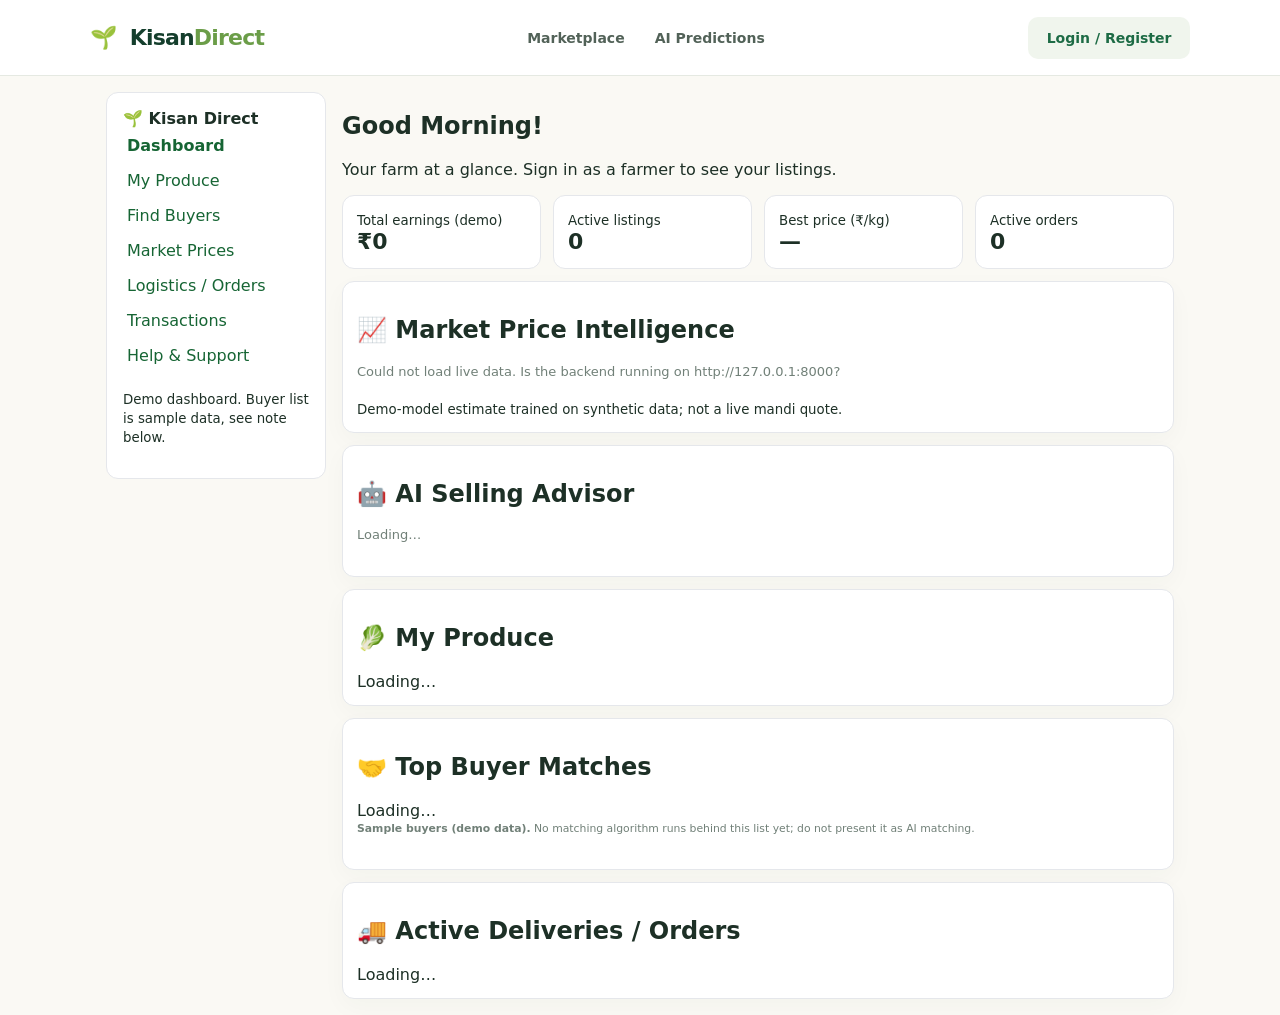
==== mvp/frontend/farmer-dashboard.html @ 1c8ef3b6 "Integrate homepage/auth/MVP, add orders + JWT/bcrypt auth, farmer dashboard, seed data, tests" ====
<!doctype html>
<html lang="en">
<head>
<meta charset="utf-8"><meta name="viewport" content="width=device-width, initial-scale=1">
<title>Farmer Dashboard | Kisan Direct</title><link rel="icon" href="data:image/svg+xml,<svg xmlns='http://www.w3.org/2000/svg' viewBox='0 0 100 100'><text y='.9em' font-size='90'>🌱</text></svg>"><link rel="stylesheet" href="style.css">
<style>
.dash{display:grid;grid-template-columns:220px 1fr;gap:16px;max-width:1100px;margin:0 auto;padding:16px}
.sidebar{background:#fff;border:1px solid #e5e7eb;border-radius:12px;padding:16px;height:fit-content}
.sidebar a{display:block;padding:8px 4px;color:#166534;text-decoration:none}
.sidebar a.active{font-weight:700}
.cards{display:grid;grid-template-columns:repeat(4,1fr);gap:12px}
.card{background:#fff;border:1px solid #e5e7eb;border-radius:12px;padding:14px}
.card b{font-size:22px}
.panel{background:#fff;border:1px solid #e5e7eb;border-radius:12px;padding:14px;margin-top:12px}
@media(max-width:750px){.dash{grid-template-columns:1fr}.cards{grid-template-columns:repeat(2,1fr)}}
</style>
</head>
<body>
<header class="topbar"><a class="brand" href="index.html"><span class="logo">🌱</span> Kisan<span>Direct</span></a>
<nav><a href="index.html">Marketplace</a><a href="index.html#ai">AI Predictions</a></nav>
<div class="auth" id="authArea"></div></header>
<main class="dash">
<aside class="sidebar">
<b>🌱 Kisan Direct</b>
<a class="active" href="#">Dashboard</a>
<a href="#produce">My Produce</a>
<a href="#buyers">Find Buyers</a>
<a href="#prices">Market Prices</a>
<a href="#orders">Logistics / Orders</a>
<a href="index.html#market">Transactions</a>
<a href="index.html">Help &amp; Support</a>
<p><small>Demo dashboard. Buyer list is sample data, see note below.</small></p>
</aside>
<section>
<h1 id="greeting">Good Morning!</h1>
<p id="sub">Your farm at a glance. Sign in as a farmer to see your listings.</p>
<div class="cards">
<div class="card"><small>Total earnings (demo)</small><br><b id="statEarnings">₹0</b></div>
<div class="card"><small>Active listings</small><br><b id="statListings">0</b></div>
<div class="card"><small>Best price (₹/kg)</small><br><b id="statPrice">—</b></div>
<div class="card"><small>Active orders</small><br><b id="statOrders">0</b></div>
</div>
<div class="panel" id="prices"><h2>📈 Market Price Intelligence</h2><p id="priceIntel">Loading…</p><small>Demo-model estimate trained on synthetic data; not a live mandi quote.</small></div>
<div class="panel"><h2>🤖 AI Selling Advisor</h2><p id="advisor">Loading…</p></div>
<div class="panel" id="produce"><h2>🥬 My Produce</h2><div id="myProduce">Loading…</div></div>
<div class="panel" id="buyers"><h2>🤝 Top Buyer Matches</h2><div id="buyerList">Loading…</div><p><small><strong>Sample buyers (demo data).</strong> No matching algorithm runs behind this list yet; do not present it as AI matching.</small></p></div>
<div class="panel" id="orders"><h2>🚚 Active Deliveries / Orders</h2><div id="orderList">Loading…</div></div>
</section>
</main>
<script>
const API="http://127.0.0.1:8000";
const token=localStorage.getItem("kdToken")||null;
const user=JSON.parse(localStorage.getItem("kdUser")||"null");
function esc(s){return String(s).replace(/[&<>"']/g,c=>({"&":"&amp;","<":"&lt;",">":"&gt;",'"':"&quot;","'":"&#39;"}[c]))}
function authH(){return token?{"Authorization":"Bearer "+token}:{};}
document.getElementById("authArea").innerHTML=user?`<span>Hi, ${esc(user.name)}</span> <button class="btn ghost" onclick="localStorage.removeItem('kdToken');localStorage.removeItem('kdUser');location.reload()">Logout</button>`:`<a class="btn ghost" href="index.html">Login / Register</a>`;
if(user){document.getElementById("greeting").textContent="Good Morning, "+user.name+"!";document.getElementById("sub").textContent="Your farm at a glance. Here are your listings, prices and orders.";}
async function load(){
 try{
  const products=await (await fetch(API+"/api/products")).json();
  const mine=user?products.filter(p=>p.farmer_id===user.id):products;
  document.getElementById("statListings").textContent=mine.length;
  document.getElementById("myProduce").innerHTML=mine.length?mine.map(p=>`<p>🍅 ${esc(p.crop)} — ${p.quantity} kg · ₹${p.price}/kg · ${esc(p.location)}</p>`).join(""):"<p>No listings yet. List produce from the marketplace page.</p>";
  // Price intelligence: real predict endpoint, Tomato/Winter/Kolkata (video showed ₹2,840/quintal = ₹28.40/kg)
  const pr=await (await fetch(API+"/api/predict/price",{method:"POST",headers:{"Content-Type":"application/json"},body:JSON.stringify({crop:"Tomato",season:"Winter",location:"Kolkata",month:11,rainfall_mm:100,temperature_c:26})})).json();
  const dm=await (await fetch(API+"/api/predict/demand",{method:"POST",headers:{"Content-Type":"application/json"},body:JSON.stringify({crop:"Tomato",season:"Winter",location:"Kolkata",month:11,rainfall_mm:100,temperature_c:26})})).json();
  document.getElementById("statPrice").textContent="₹"+pr.estimated_price_per_kg;
  document.getElementById("priceIntel").innerHTML=`Tomato, Kolkata: <strong>₹${pr.estimated_price_per_kg}/kg</strong> (₹${(pr.estimated_price_per_kg*100).toFixed(0)}/quintal), indicative range ₹${pr.indicative_low}–₹${pr.indicative_high}/kg.`;
  document.getElementById("advisor").textContent=`Demand is ${dm.label} (index ${dm.estimated_demand_index}). ${dm.label==="High"?"Sell now, demand is strong.":dm.label==="Medium"?"Sell within the next 2-3 days, demand is steady.":"Consider waiting, demand is low."} Price estimate ₹${pr.estimated_price_per_kg}/kg.`;
  const buyers=await (await fetch(API+"/api/buyers")).json();
  document.getElementById("buyerList").innerHTML=buyers.buyers.map(b=>`<p><strong>${esc(b.name)}</strong> — ${esc(b.crop)}, ₹${b.offer_price_per_kg}/kg, ${b.quantity_kg} kg, ${esc(b.location)}</p>`).join("");
  if(token){
    const orders=await (await fetch(API+"/api/orders",{headers:authH()})).json();
    document.getElementById("statOrders").textContent=Array.isArray(orders)?orders.length:0;
    const total=Array.isArray(orders)?orders.reduce((s,o)=>s+o.quantity*o.price,0):0;
    document.getElementById("statEarnings").textContent="₹"+total.toLocaleString("en-IN");
    document.getElementById("orderList").innerHTML=Array.isArray(orders)&&orders.length?orders.map(o=>`<p>Order #${o.id} — ${esc(o.crop)}, ${o.quantity} kg, ${esc(o.status)}</p>`).join(""):"<p>No active orders.</p>";
  } else {
    document.getElementById("orderList").innerHTML="<p>Log in to see your orders.</p>";
  }
 }catch(e){document.getElementById("priceIntel").textContent="Could not load live data. Is the backend running on http://127.0.0.1:8000?";}
}
load();
</script>
</body></html>
---- mvp/frontend/style.css ----
:root{--green:#1d6b45;--deep:#143e2c;--lime:#e7f2df;--cream:#faf9f4;--ink:#1d3026;--muted:#718078;--line:#e5e9e2}
*{box-sizing:border-box}html{scroll-behavior:smooth}body{margin:0;background:var(--cream);color:var(--ink);font-family:Inter,system-ui,Arial,sans-serif}.topbar{height:76px;display:flex;align-items:center;justify-content:space-between;padding:0 7%;background:#fff;border-bottom:1px solid var(--line);position:sticky;top:0;z-index:5}.brand{font-size:22px;font-weight:800;color:var(--deep);text-decoration:none;letter-spacing:-.8px}.brand span:last-child{color:#6b9d48}.logo{margin-right:7px}.topbar nav{display:flex;gap:30px}.topbar nav a{color:#526258;text-decoration:none;font-size:14px;font-weight:600}.btn{border:0;border-radius:10px;padding:13px 19px;font-weight:700;cursor:pointer;text-decoration:none;display:inline-block;font-size:14px}.primary{background:var(--green);color:white}.primary:hover{background:var(--deep)}.ghost{background:#f0f5ed;color:var(--green)}.light{background:#fff;color:var(--green)}.hero{padding:75px 9% 65px;display:grid;grid-template-columns:1.1fr .9fr;align-items:center;gap:40px;background:linear-gradient(110deg,#f2f6e9,#e5efdd)}.eyebrow{font-size:11px;letter-spacing:1.8px;font-weight:800;color:#648d48}.hero h1{font-size:clamp(42px,5vw,68px);line-height:1.04;letter-spacing:-3px;margin:18px 0}.hero h1 em{font-style:normal;color:var(--green)}.hero-copy>p{font-size:17px;line-height:1.7;color:#637268;max-width:540px}.hero-actions{display:flex;gap:12px;margin:27px 0}.trust{display:flex;gap:18px;flex-wrap:wrap;color:#617267;font-size:12px}.hero-art{min-height:320px;display:grid;place-items:center;position:relative}.sun{position:absolute;width:270px;height:270px;border-radius:50%;background:#d3e5bc;right:12%;top:0}.hero-card{z-index:1;background:white;border-radius:24px;padding:30px;width:min(350px,90%);box-shadow:0 24px 70px #244b2818;transform:rotate(2deg)}.produce{font-size:60px;background:#f1f6e9;padding:35px 12px;text-align:center;border-radius:16px;margin-bottom:20px}.hero-card b{font-size:20px}.hero-card small{display:block;color:var(--muted);margin-top:7px}.mini-stats{display:flex;gap:35px;border-top:1px solid var(--line);margin-top:22px;padding-top:16px}.mini-stats b{font-size:16px}.stats{display:grid;grid-template-columns:repeat(4,1fr);padding:25px 9%;background:white;border-bottom:1px solid var(--line)}.stats div{display:flex;align-items:center;gap:12px;border-right:1px solid var(--line);padding-left:18px}.stats div:first-child{padding-left:0}.stats div:last-child{border:0}.stats b{color:var(--green);font-size:22px}.stats span{font-size:12px;color:var(--muted)}.section{padding:75px 9%}.section-head{display:flex;justify-content:space-between;align-items:end;margin-bottom:28px}.section h2{font-size:34px;letter-spacing:-1.3px;margin:9px 0}.section-head p{color:var(--muted);margin:0}.pill{background:#e8f2e1;color:var(--green);border-radius:30px;padding:9px 14px;font-size:12px;font-weight:800}.ai-grid{display:grid;grid-template-columns:1fr 1fr;gap:20px}.panel{background:#fff;border:1px solid var(--line);border-radius:18px;padding:24px;box-shadow:0 8px 25px #1c402008}.panel h3{margin:0 0 8px;font-size:19px}.panel>p{color:var(--muted);font-size:13px;margin:0 0 20px}.form-grid{display:grid;grid-template-columns:1fr 1fr;gap:14px;margin-bottom:18px}.form-grid label,.modal-card label{font-size:12px;font-weight:700;color:#526258;display:flex;flex-direction:column;gap:7px}.form-grid input,.form-grid select,.modal-card input,.modal-card select{width:100%;padding:11px 12px;border:1px solid var(--line);border-radius:9px;background:#fff;color:var(--ink);font:inherit;font-size:13px}.full{width:100%}.result{margin-top:15px;padding:14px;border-radius:10px;background:#f2f7ed;color:#53664f;font-size:13px;min-height:48px;line-height:1.6}.result strong{color:var(--green);font-size:20px}.disclaimer{font-size:11px;color:#8a938b;margin-top:15px}.market{background:#f3f6ef}.search{padding:12px 15px;border:1px solid var(--line);border-radius:10px;min-width:220px}.product-grid{display:grid;grid-template-columns:repeat(4,1fr);gap:17px}.product{background:#fff;border:1px solid var(--line);border-radius:15px;padding:18px}.product .emoji{font-size:37px;background:#f0f5e9;border-radius:12px;text-align:center;padding:17px}.product h3{margin:13px 0 5px}.product p{font-size:12px;color:var(--muted);margin:5px 0}.product .price{font-size:18px;font-weight:800;color:var(--green);margin-top:12px}.empty{color:var(--muted);padding:25px}.sell-panel{max-width:800px}.wide{grid-column:span 2}.message{font-size:13px;color:var(--green);margin-left:10px}footer{padding:38px 9%;background:#153d2b;color:#dce9df}footer .brand{color:#fff}footer p{font-size:13px;color:#b9cbbd}footer small{font-size:11px;color:#9cb4a2}.modal{position:fixed;inset:0;background:#10281dcc;display:grid;place-items:center;z-index:10;padding:20px}.hidden{display:none!important}.modal-card{background:#fff;border-radius:18px;padding:28px;width:min(420px,100%);position:relative}.modal-card h2{margin:0 0 18px}.modal-card label{margin:13px 0}.close{position:absolute;right:16px;top:12px;border:0;background:none;font-size:27px;cursor:pointer}.tabs{display:flex;gap:8px;margin-bottom:18px}.tabs button{flex:1;padding:10px;border:0;border-radius:8px;background:#f0f3ed;cursor:pointer}.tabs .active{background:#e3efdc;color:var(--green);font-weight:800}
@media(max-width:850px){.topbar{padding:0 4%}.topbar nav{gap:12px}.hero{padding:55px 6%;grid-template-columns:1fr}.hero-art{min-height:270px}.stats{grid-template-columns:1fr 1fr;gap:18px;padding:22px 6%}.stats div:nth-child(2){border:0}.section{padding:55px 6%}.ai-grid{grid-template-columns:1fr}.product-grid{grid-template-columns:1fr 1fr}}@media(max-width:560px){.topbar{height:auto;min-height:68px;flex-wrap:wrap;padding:12px 5%;gap:10px}.topbar nav{order:3;width:100%;justify-content:space-between}.topbar nav a{font-size:12px}.hero h1{letter-spacing:-2px}.section-head{align-items:start;gap:15px;flex-direction:column}.product-grid{grid-template-columns:1fr 1fr}.form-grid{grid-template-columns:1fr}.wide{grid-column:auto}.trust{gap:8px}.stats span{font-size:11px}}
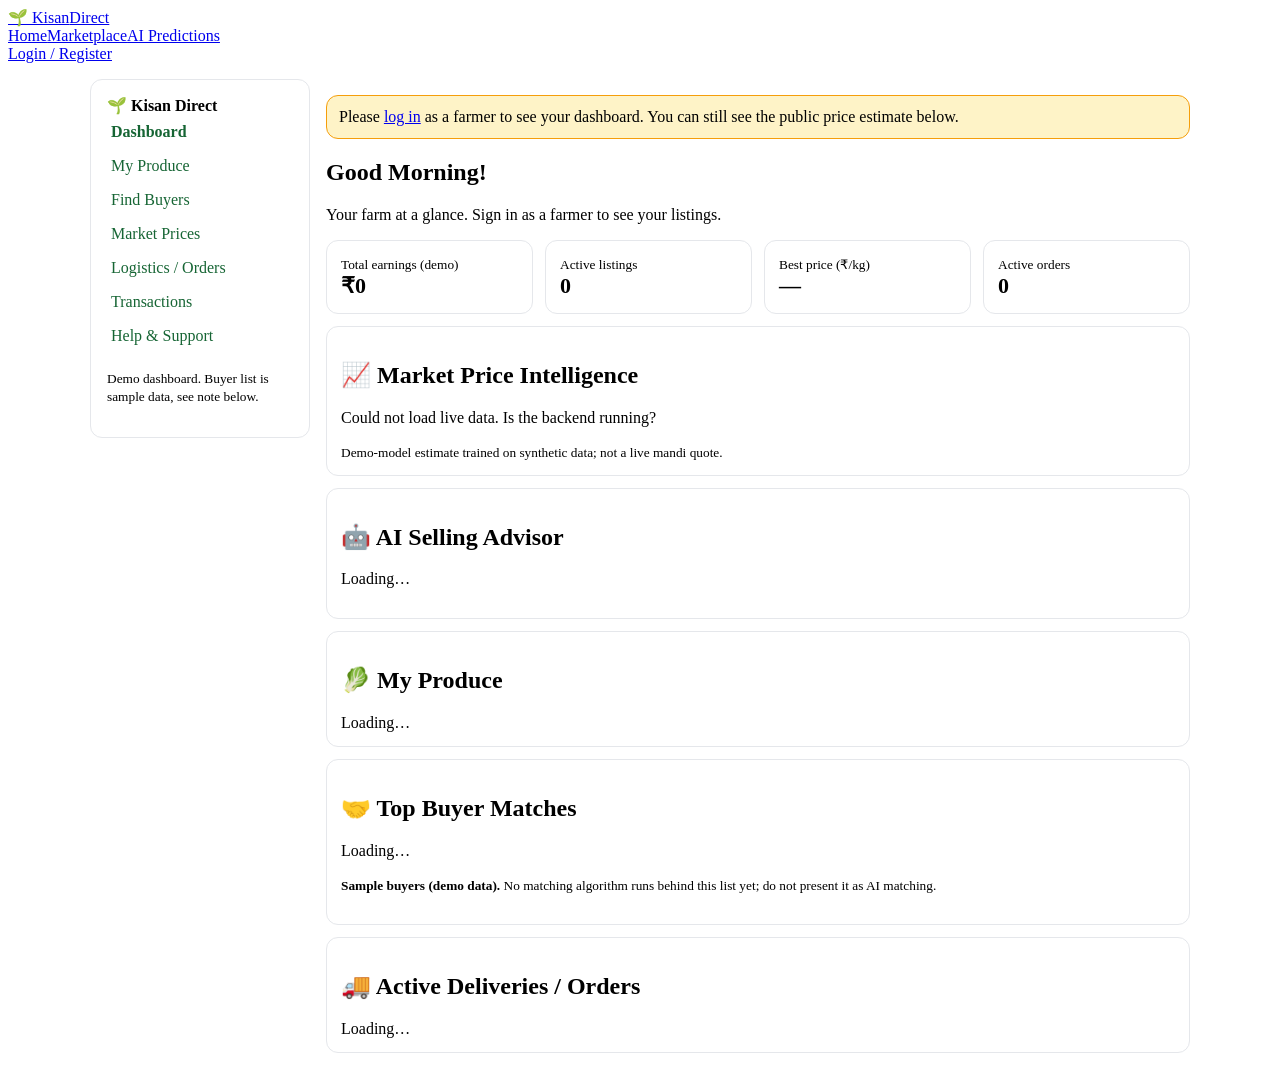
==== commit 5423010c: "Add final tested deployment-ready application" ====
--- a/mvp/frontend/farmer-dashboard.html
+++ b/mvp/frontend/farmer-dashboard.html
@@ -2,7 +2,7 @@
 <html lang="en">
 <head>
 <meta charset="utf-8"><meta name="viewport" content="width=device-width, initial-scale=1">
-<title>Farmer Dashboard | Kisan Direct</title><link rel="icon" href="data:image/svg+xml,<svg xmlns='http://www.w3.org/2000/svg' viewBox='0 0 100 100'><text y='.9em' font-size='90'>🌱</text></svg>"><link rel="stylesheet" href="style.css">
+<title>Farmer Dashboard | Kisan Direct</title><link rel="icon" href="data:image/svg+xml,<svg xmlns='http://www.w3.org/2000/svg' viewBox='0 0 100 100'><text y='.9em' font-size='90'>🌱</text></svg>"><link rel="stylesheet" href="/style.css">
 <style>
 .dash{display:grid;grid-template-columns:220px 1fr;gap:16px;max-width:1100px;margin:0 auto;padding:16px}
 .sidebar{background:#fff;border:1px solid #e5e7eb;border-radius:12px;padding:16px;height:fit-content}
@@ -16,22 +16,23 @@
 </style>
 </head>
 <body>
-<header class="topbar"><a class="brand" href="index.html"><span class="logo">🌱</span> Kisan<span>Direct</span></a>
-<nav><a href="index.html">Marketplace</a><a href="index.html#ai">AI Predictions</a></nav>
+<header class="topbar"><a class="brand" href="/"><span class="logo">🌱</span> Kisan<span>Direct</span></a>
+<nav><a href="/">Home</a><a href="/marketplace">Marketplace</a><a href="/marketplace#ai">AI Predictions</a></nav>
 <div class="auth" id="authArea"></div></header>
 <main class="dash">
 <aside class="sidebar">
 <b>🌱 Kisan Direct</b>
-<a class="active" href="#">Dashboard</a>
+<a class="active" href="/dashboard">Dashboard</a>
 <a href="#produce">My Produce</a>
 <a href="#buyers">Find Buyers</a>
 <a href="#prices">Market Prices</a>
 <a href="#orders">Logistics / Orders</a>
-<a href="index.html#market">Transactions</a>
-<a href="index.html">Help &amp; Support</a>
+<a href="/marketplace#market">Transactions</a>
+<a href="/marketplace">Help &amp; Support</a>
 <p><small>Demo dashboard. Buyer list is sample data, see note below.</small></p>
 </aside>
 <section>
+<div id="authBanner"></div>
 <h1 id="greeting">Good Morning!</h1>
 <p id="sub">Your farm at a glance. Sign in as a farmer to see your listings.</p>
 <div class="cards">
@@ -48,13 +49,15 @@
 </section>
 </main>
 <script>
-const API="http://127.0.0.1:8000";
+const API=window.KISAN_API_URL||(location.hostname==="localhost"||location.hostname==="127.0.0.1"?"http://127.0.0.1:8000":location.origin);
 const token=localStorage.getItem("kdToken")||null;
 const user=JSON.parse(localStorage.getItem("kdUser")||"null");
 function esc(s){return String(s).replace(/[&<>"']/g,c=>({"&":"&amp;","<":"&lt;",">":"&gt;",'"':"&quot;","'":"&#39;"}[c]))}
 function authH(){return token?{"Authorization":"Bearer "+token}:{};}
-document.getElementById("authArea").innerHTML=user?`<span>Hi, ${esc(user.name)}</span> <button class="btn ghost" onclick="localStorage.removeItem('kdToken');localStorage.removeItem('kdUser');location.reload()">Logout</button>`:`<a class="btn ghost" href="index.html">Login / Register</a>`;
+document.getElementById("authArea").innerHTML=user?`<span>Hi, ${esc(user.name)}</span> <button class="btn ghost" onclick="localStorage.removeItem('kdToken');localStorage.removeItem('kdUser');location.reload()">Logout</button>`:`<a class="btn ghost" href="/auth">Login / Register</a>`;
 if(user){document.getElementById("greeting").textContent="Good Morning, "+user.name+"!";document.getElementById("sub").textContent="Your farm at a glance. Here are your listings, prices and orders.";}
+if(!user){document.getElementById("authBanner").innerHTML='<p style="background:#fef3c7;border:1px solid #f59e0b;border-radius:12px;padding:12px">Please <a href="/auth">log in</a> as a farmer to see your dashboard. You can still see the public price estimate below.</p>';}
+else if(user.role!=="farmer"){document.getElementById("authBanner").innerHTML='<p style="background:#fef3c7;border:1px solid #f59e0b;border-radius:12px;padding:12px">You are logged in as a customer ('+esc(user.name)+'). This dashboard is for farmer accounts. <a href="/marketplace">Go to the marketplace</a> to browse and order.</p>';document.getElementById("myProduce").innerHTML="<p>Switch to a farmer account to see your listings here.</p>";}
 async function load(){
  try{
   const products=await (await fetch(API+"/api/products")).json();
@@ -78,7 +81,7 @@
   } else {
     document.getElementById("orderList").innerHTML="<p>Log in to see your orders.</p>";
   }
- }catch(e){document.getElementById("priceIntel").textContent="Could not load live data. Is the backend running on http://127.0.0.1:8000?";}
+ }catch(e){document.getElementById("priceIntel").textContent="Could not load live data. Is the backend running?";}
 }
 load();
 </script>
